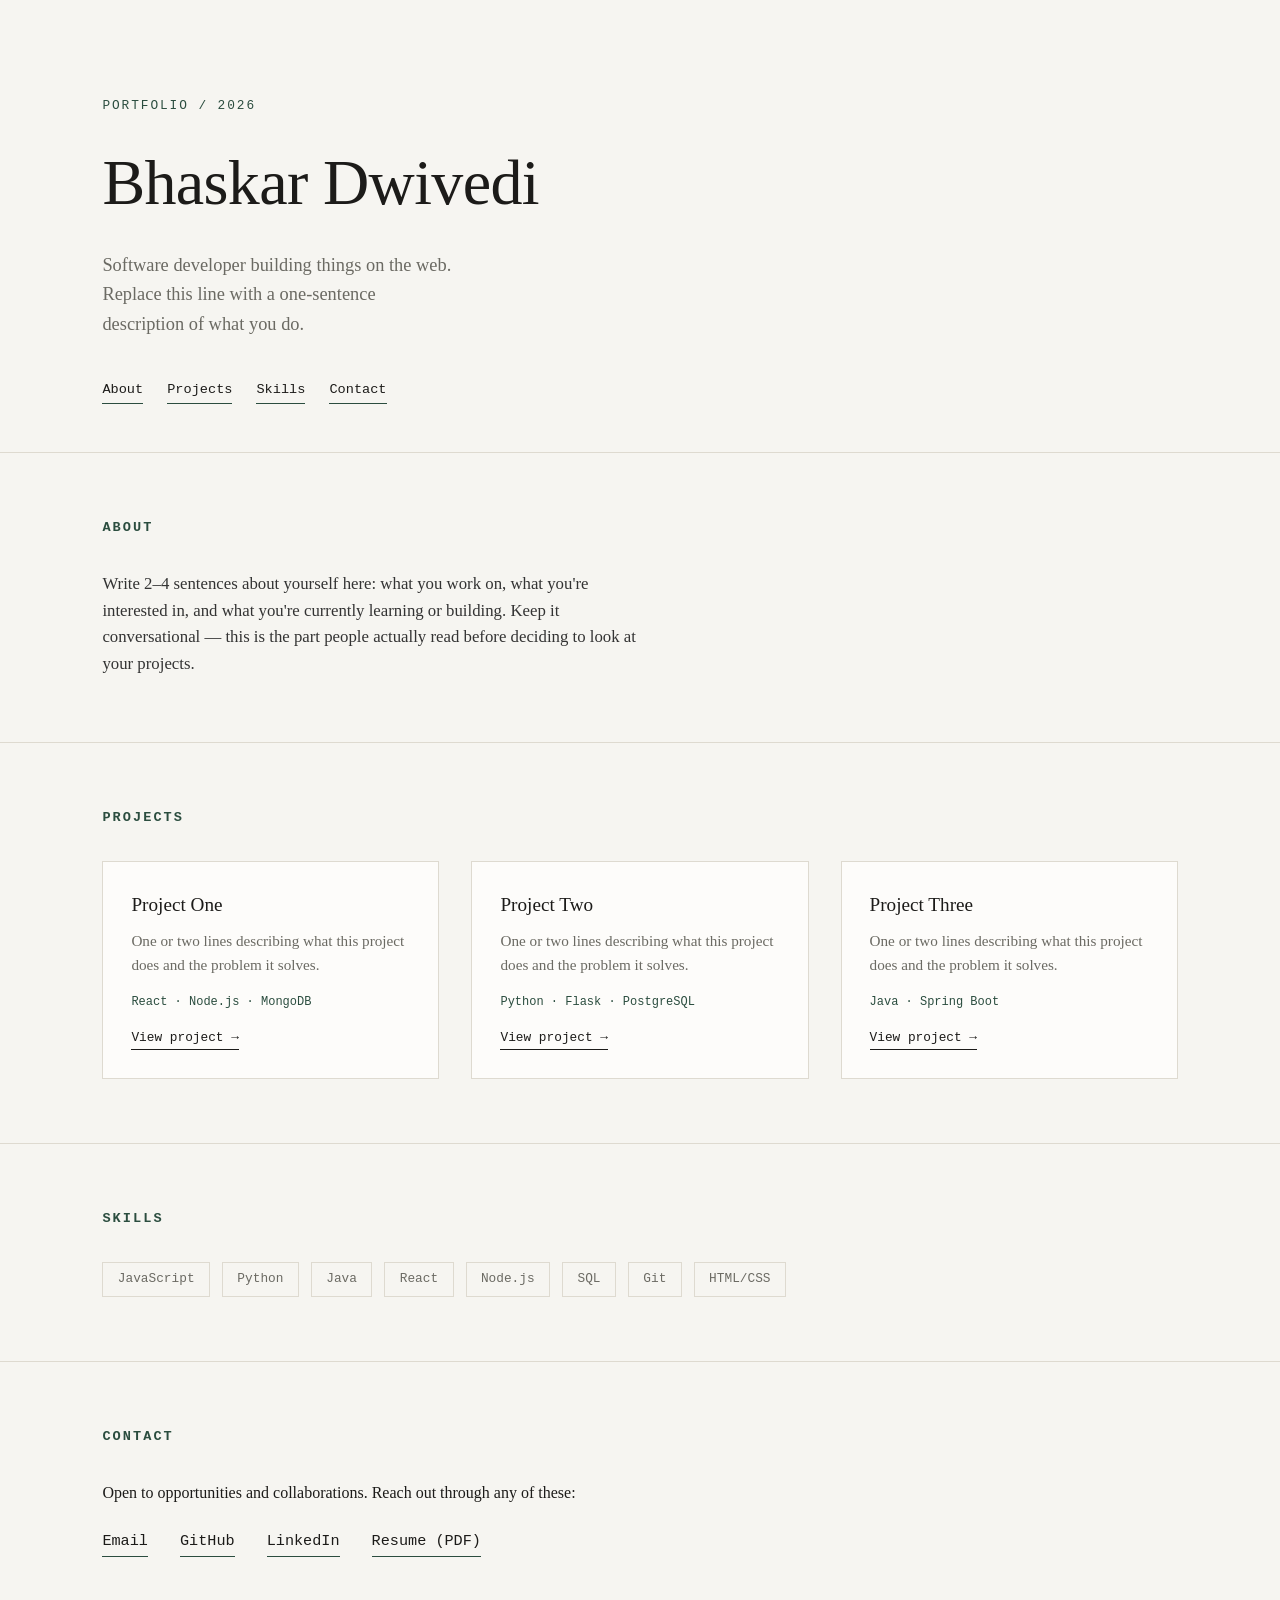
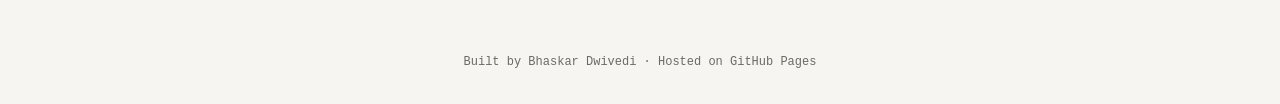
==== index.html @ a65cccf3 "Add initial portfolio HTML structure" ====
<!DOCTYPE html>
<html lang="en">
<head>
<meta charset="UTF-8">
<meta name="viewport" content="width=device-width, initial-scale=1.0">
<title>Bhaskar Dwivedi — Portfolio</title>
<style>
  :root{
    --paper:#f6f5f1;
    --ink:#1c1b19;
    --accent:#2b4d3f;
    --muted:#6b6a63;
    --line:#dedad0;
  }
  *{box-sizing:border-box; margin:0; padding:0;}
  body{
    background:var(--paper);
    color:var(--ink);
    font-family:'Georgia', 'Times New Roman', serif;
    line-height:1.6;
  }
  code, .mono{
    font-family:'Courier New', monospace;
  }
  header{
    padding:6rem 8vw 3rem;
    border-bottom:1px solid var(--line);
  }
  .eyebrow{
    font-family:'Courier New', monospace;
    font-size:0.8rem;
    letter-spacing:0.15em;
    text-transform:uppercase;
    color:var(--accent);
    margin-bottom:1rem;
  }
  h1{
    font-size:clamp(2.2rem, 6vw, 4rem);
    font-weight:400;
    letter-spacing:-0.01em;
  }
  .tagline{
    margin-top:1rem;
    font-size:1.15rem;
    color:var(--muted);
    max-width:38ch;
  }
  nav{
    margin-top:2.5rem;
    display:flex;
    gap:1.5rem;
    font-family:'Courier New', monospace;
    font-size:0.85rem;
  }
  nav a{
    color:var(--ink);
    text-decoration:none;
    border-bottom:1px solid var(--accent);
    padding-bottom:2px;
  }
  nav a:hover{ color:var(--accent); }

  section{
    padding:4rem 8vw;
    border-bottom:1px solid var(--line);
  }
  section h2{
    font-family:'Courier New', monospace;
    font-size:0.85rem;
    letter-spacing:0.15em;
    text-transform:uppercase;
    color:var(--accent);
    margin-bottom:2rem;
  }
  #about p{
    max-width:65ch;
    font-size:1.05rem;
    color:#333;
  }

  .projects{
    display:grid;
    grid-template-columns:repeat(auto-fit, minmax(280px, 1fr));
    gap:2rem;
  }
  .card{
    border:1px solid var(--line);
    padding:1.75rem;
    background:#fdfcfa;
    transition:border-color 0.2s ease, transform 0.2s ease;
  }
  .card:hover{
    border-color:var(--accent);
    transform:translateY(-2px);
  }
  .card h3{
    font-size:1.2rem;
    font-weight:400;
    margin-bottom:0.5rem;
  }
  .card p{
    color:var(--muted);
    font-size:0.95rem;
    margin-bottom:1rem;
  }
  .card .stack{
    font-family:'Courier New', monospace;
    font-size:0.75rem;
    color:var(--accent);
  }
  .card a{
    display:inline-block;
    margin-top:1rem;
    font-family:'Courier New', monospace;
    font-size:0.8rem;
    color:var(--ink);
    text-decoration:none;
    border-bottom:1px solid var(--ink);
  }

  .skills-list{
    display:flex;
    flex-wrap:wrap;
    gap:0.75rem;
  }
  .skills-list span{
    font-family:'Courier New', monospace;
    font-size:0.8rem;
    padding:0.4rem 0.9rem;
    border:1px solid var(--line);
    color:var(--muted);
  }

  #contact{
    border-bottom:none;
  }
  .contact-links{
    display:flex;
    flex-wrap:wrap;
    gap:2rem;
    margin-top:1.5rem;
  }
  .contact-links a{
    font-family:'Courier New', monospace;
    color:var(--ink);
    text-decoration:none;
    font-size:0.95rem;
    border-bottom:1px solid var(--accent);
    padding-bottom:2px;
  }

  footer{
    padding:2rem 8vw;
    font-family:'Courier New', monospace;
    font-size:0.75rem;
    color:var(--muted);
    text-align:center;
  }

  @media (max-width: 600px){
    header, section{ padding-left:6vw; padding-right:6vw; }
  }
</style>
</head>
<body>

<header>
  <div class="eyebrow">Portfolio / 2026</div>
  <h1>Bhaskar Dwivedi</h1>
  <p class="tagline">Software developer building things on the web. Replace this line with a one-sentence description of what you do.</p>
  <nav>
    <a href="#about">About</a>
    <a href="#projects">Projects</a>
    <a href="#skills">Skills</a>
    <a href="#contact">Contact</a>
  </nav>
</header>

<section id="about">
  <h2>About</h2>
  <p>
    Write 2–4 sentences about yourself here: what you work on, what you're
    interested in, and what you're currently learning or building. Keep it
    conversational — this is the part people actually read before deciding
    to look at your projects.
  </p>
</section>

<section id="projects">
  <h2>Projects</h2>
  <div class="projects">

    <div class="card">
      <h3>Project One</h3>
      <p>One or two lines describing what this project does and the problem it solves.</p>
      <div class="stack">React · Node.js · MongoDB</div>
      <a href="#" target="_blank">View project →</a>
    </div>

    <div class="card">
      <h3>Project Two</h3>
      <p>One or two lines describing what this project does and the problem it solves.</p>
      <div class="stack">Python · Flask · PostgreSQL</div>
      <a href="#" target="_blank">View project →</a>
    </div>

    <div class="card">
      <h3>Project Three</h3>
      <p>One or two lines describing what this project does and the problem it solves.</p>
      <div class="stack">Java · Spring Boot</div>
      <a href="#" target="_blank">View project →</a>
    </div>

  </div>
</section>

<section id="skills">
  <h2>Skills</h2>
  <div class="skills-list">
    <span>JavaScript</span>
    <span>Python</span>
    <span>Java</span>
    <span>React</span>
    <span>Node.js</span>
    <span>SQL</span>
    <span>Git</span>
    <span>HTML/CSS</span>
  </div>
</section>

<section id="contact">
  <h2>Contact</h2>
  <p>Open to opportunities and collaborations. Reach out through any of these:</p>
  <div class="contact-links">
    <a href="mailto:your.email@example.com">Email</a>
    <a href="https://github.com/DwivediBhaskar" target="_blank">GitHub</a>
    <a href="https://linkedin.com/in/your-profile" target="_blank">LinkedIn</a>
    <a href="#" target="_blank">Resume (PDF)</a>
  </div>
</section>

<footer>
  Built by Bhaskar Dwivedi · Hosted on GitHub Pages
</footer>

</body>
</html>
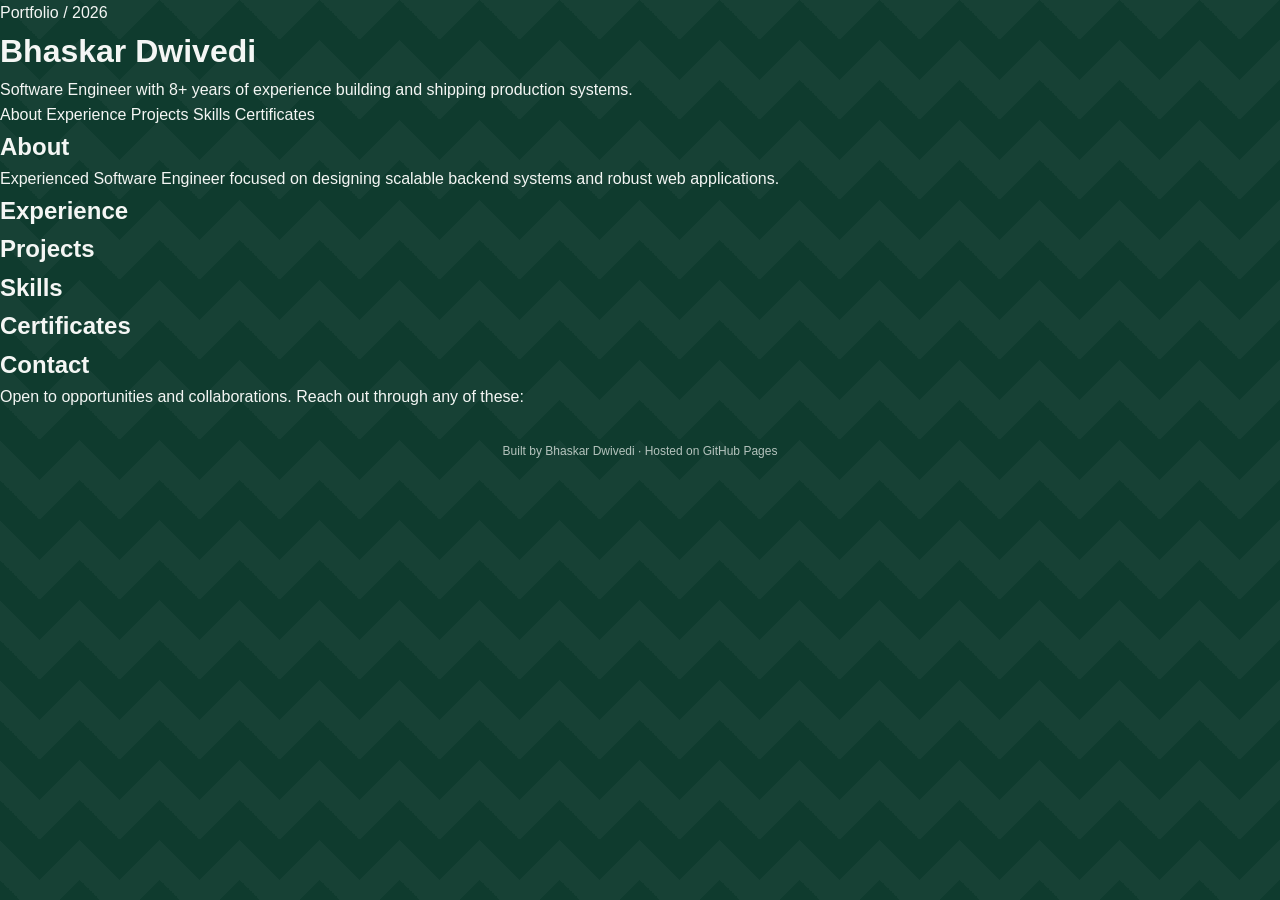
==== commit 08e81ff9: "Refactor index.html structure and content" ====
--- a/index.html
+++ b/index.html
@@ -1,247 +1,63 @@
 <!DOCTYPE html>
 <html lang="en">
 <head>
-<meta charset="UTF-8">
-<meta name="viewport" content="width=device-width, initial-scale=1.0">
-<title>Bhaskar Dwivedi — Portfolio</title>
-<style>
-  :root{
-    --paper:#f6f5f1;
-    --ink:#1c1b19;
-    --accent:#2b4d3f;
-    --muted:#6b6a63;
-    --line:#dedad0;
-  }
-  *{box-sizing:border-box; margin:0; padding:0;}
-  body{
-    background:var(--paper);
-    color:var(--ink);
-    font-family:'Georgia', 'Times New Roman', serif;
-    line-height:1.6;
-  }
-  code, .mono{
-    font-family:'Courier New', monospace;
-  }
-  header{
-    padding:6rem 8vw 3rem;
-    border-bottom:1px solid var(--line);
-  }
-  .eyebrow{
-    font-family:'Courier New', monospace;
-    font-size:0.8rem;
-    letter-spacing:0.15em;
-    text-transform:uppercase;
-    color:var(--accent);
-    margin-bottom:1rem;
-  }
-  h1{
-    font-size:clamp(2.2rem, 6vw, 4rem);
-    font-weight:400;
-    letter-spacing:-0.01em;
-  }
-  .tagline{
-    margin-top:1rem;
-    font-size:1.15rem;
-    color:var(--muted);
-    max-width:38ch;
-  }
-  nav{
-    margin-top:2.5rem;
-    display:flex;
-    gap:1.5rem;
-    font-family:'Courier New', monospace;
-    font-size:0.85rem;
-  }
-  nav a{
-    color:var(--ink);
-    text-decoration:none;
-    border-bottom:1px solid var(--accent);
-    padding-bottom:2px;
-  }
-  nav a:hover{ color:var(--accent); }
-
-  section{
-    padding:4rem 8vw;
-    border-bottom:1px solid var(--line);
-  }
-  section h2{
-    font-family:'Courier New', monospace;
-    font-size:0.85rem;
-    letter-spacing:0.15em;
-    text-transform:uppercase;
-    color:var(--accent);
-    margin-bottom:2rem;
-  }
-  #about p{
-    max-width:65ch;
-    font-size:1.05rem;
-    color:#333;
-  }
-
-  .projects{
-    display:grid;
-    grid-template-columns:repeat(auto-fit, minmax(280px, 1fr));
-    gap:2rem;
-  }
-  .card{
-    border:1px solid var(--line);
-    padding:1.75rem;
-    background:#fdfcfa;
-    transition:border-color 0.2s ease, transform 0.2s ease;
-  }
-  .card:hover{
-    border-color:var(--accent);
-    transform:translateY(-2px);
-  }
-  .card h3{
-    font-size:1.2rem;
-    font-weight:400;
-    margin-bottom:0.5rem;
-  }
-  .card p{
-    color:var(--muted);
-    font-size:0.95rem;
-    margin-bottom:1rem;
-  }
-  .card .stack{
-    font-family:'Courier New', monospace;
-    font-size:0.75rem;
-    color:var(--accent);
-  }
-  .card a{
-    display:inline-block;
-    margin-top:1rem;
-    font-family:'Courier New', monospace;
-    font-size:0.8rem;
-    color:var(--ink);
-    text-decoration:none;
-    border-bottom:1px solid var(--ink);
-  }
-
-  .skills-list{
-    display:flex;
-    flex-wrap:wrap;
-    gap:0.75rem;
-  }
-  .skills-list span{
-    font-family:'Courier New', monospace;
-    font-size:0.8rem;
-    padding:0.4rem 0.9rem;
-    border:1px solid var(--line);
-    color:var(--muted);
-  }
-
-  #contact{
-    border-bottom:none;
-  }
-  .contact-links{
-    display:flex;
-    flex-wrap:wrap;
-    gap:2rem;
-    margin-top:1.5rem;
-  }
-  .contact-links a{
-    font-family:'Courier New', monospace;
-    color:var(--ink);
-    text-decoration:none;
-    font-size:0.95rem;
-    border-bottom:1px solid var(--accent);
-    padding-bottom:2px;
-  }
-
-  footer{
-    padding:2rem 8vw;
-    font-family:'Courier New', monospace;
-    font-size:0.75rem;
-    color:var(--muted);
-    text-align:center;
-  }
-
-  @media (max-width: 600px){
-    header, section{ padding-left:6vw; padding-right:6vw; }
-  }
-</style>
+  <meta charset="UTF-8">
+  <meta name="viewport" content="width=device-width, initial-scale=1.0">
+  <title>Bhaskar Dwivedi — Portfolio</title>
+  <link rel="stylesheet" href="./css/style.css">
 </head>
 <body>
 
 <header>
   <div class="eyebrow">Portfolio / 2026</div>
-  <h1>Bhaskar Dwivedi</h1>
-  <p class="tagline">Software developer building things on the web. Replace this line with a one-sentence description of what you do.</p>
+  <h1 id="user-name">Bhaskar Dwivedi</h1>
+  <p class="tagline" id="user-tagline">Software Engineer with 8+ years of experience building and shipping production systems.</p>
   <nav>
-    <a href="#about">About</a>
+    <a href="#about" class="active">About</a>
+    <a href="#experience">Experience</a>
     <a href="#projects">Projects</a>
     <a href="#skills">Skills</a>
-    <a href="#contact">Contact</a>
+    <a href="#certificates">Certificates</a>
   </nav>
 </header>
 
 <section id="about">
   <h2>About</h2>
-  <p>
-    Write 2–4 sentences about yourself here: what you work on, what you're
-    interested in, and what you're currently learning or building. Keep it
-    conversational — this is the part people actually read before deciding
-    to look at your projects.
+  <p id="about-text">
+    Experienced Software Engineer focused on designing scalable backend systems and robust web applications.
   </p>
+</section>
+
+<section id="experience">
+  <h2>Experience</h2>
+  <div class="timeline" id="experience-container"></div>
 </section>
 
 <section id="projects">
   <h2>Projects</h2>
-  <div class="projects">
-
-    <div class="card">
-      <h3>Project One</h3>
-      <p>One or two lines describing what this project does and the problem it solves.</p>
-      <div class="stack">React · Node.js · MongoDB</div>
-      <a href="#" target="_blank">View project →</a>
-    </div>
-
-    <div class="card">
-      <h3>Project Two</h3>
-      <p>One or two lines describing what this project does and the problem it solves.</p>
-      <div class="stack">Python · Flask · PostgreSQL</div>
-      <a href="#" target="_blank">View project →</a>
-    </div>
-
-    <div class="card">
-      <h3>Project Three</h3>
-      <p>One or two lines describing what this project does and the problem it solves.</p>
-      <div class="stack">Java · Spring Boot</div>
-      <a href="#" target="_blank">View project →</a>
-    </div>
-
-  </div>
+  <div class="projects" id="projects-container"></div>
 </section>
 
 <section id="skills">
   <h2>Skills</h2>
-  <div class="skills-list">
-    <span>JavaScript</span>
-    <span>Python</span>
-    <span>Java</span>
-    <span>React</span>
-    <span>Node.js</span>
-    <span>SQL</span>
-    <span>Git</span>
-    <span>HTML/CSS</span>
-  </div>
+  <div id="skills-container"></div>
+</section>
+
+<section id="certificates">
+  <h2>Certificates</h2>
+  <ul class="cert-list" id="certificates-container"></ul>
 </section>
 
 <section id="contact">
   <h2>Contact</h2>
   <p>Open to opportunities and collaborations. Reach out through any of these:</p>
-  <div class="contact-links">
-    <a href="mailto:your.email@example.com">Email</a>
-    <a href="https://github.com/DwivediBhaskar" target="_blank">GitHub</a>
-    <a href="https://linkedin.com/in/your-profile" target="_blank">LinkedIn</a>
-    <a href="#" target="_blank">Resume (PDF)</a>
-  </div>
+  <div class="contact-links" id="contact-container"></div>
 </section>
 
 <footer>
-  Built by Bhaskar Dwivedi · Hosted on GitHub Pages
+  Built by <span id="footer-name">Bhaskar Dwivedi</span> · Hosted on GitHub Pages
 </footer>
 
+<script src="./js/data.js"></script>
 </body>
 </html>
--- a/css/style.css
+++ b/css/style.css
@@ -0,0 +1,258 @@
+:root{
+  --bg:#0f3b2e;
+  --bg-deep:#0b2e24;
+  --panel:#123f31;
+  --accent:#e8b84b;
+  --accent-soft:rgba(232,184,75,0.15);
+  --text:#f4f6f4;
+  --text-muted:rgba(244,246,244,0.72);
+  --line:rgba(255,255,255,0.12);
+}
+*{box-sizing:border-box; margin:0; padding:0;}
+body{
+  background:var(--bg);
+  background-image:
+    linear-gradient(135deg, rgba(255,255,255,0.03) 25%, transparent 25%),
+    linear-gradient(225deg, rgba(255,255,255,0.03) 25%, transparent 25%),
+    linear-gradient(45deg, rgba(255,255,255,0.03) 25%, transparent 25%),
+    linear-gradient(315deg, rgba(255,255,255,0.03) 25%, var(--bg) 25%);
+  background-position: 40px 0, 40px 0, 0 0, 0 0;
+  background-size: 80px 80px;
+  background-repeat: repeat;
+  color:var(--text);
+  font-family:'Segoe UI', Helvetica, Arial, sans-serif;
+  line-height:1.6;
+  min-height:100vh;
+}
+a{ color:inherit; text-decoration:none; }
+.layout{
+  display:flex;
+  min-height:100vh;
+}
+
+/* ---------- Sidebar ---------- */
+.sidebar{
+  width:300px;
+  flex-shrink:0;
+  background:var(--bg-deep);
+  padding:3rem 2rem;
+  text-align:center;
+  border-right:1px solid var(--line);
+}
+.avatar{
+  width:110px;
+  height:110px;
+  border-radius:50%;
+  margin:0 auto 1.2rem;
+  background:linear-gradient(135deg, var(--accent), #c98f2b);
+  display:flex;
+  align-items:center;
+  justify-content:center;
+  font-size:2rem;
+  font-weight:700;
+  color:var(--bg-deep);
+  border:3px solid var(--accent-soft);
+}
+.sidebar h1{
+  font-size:1.2rem;
+  font-weight:700;
+  margin-bottom:0.2rem;
+}
+.sidebar .role{
+  font-size:0.9rem;
+  color:var(--accent);
+  font-weight:600;
+  margin-top:0.5rem;
+}
+.sidebar .company{
+  font-size:0.85rem;
+  color:var(--text-muted);
+  margin-bottom:1.5rem;
+}
+.cv-btn{
+  display:inline-block;
+  margin:1rem 0 1.5rem;
+  padding:0.6rem 1.3rem;
+  background:var(--accent-soft);
+  border:1px solid var(--accent);
+  color:var(--accent);
+  border-radius:6px;
+  font-size:0.85rem;
+  font-weight:600;
+  transition:background 0.2s ease;
+}
+.cv-btn:hover{ background:var(--accent); color:var(--bg-deep); }
+
+.socials{
+  display:flex;
+  justify-content:center;
+  flex-wrap:wrap;
+  gap:0.6rem;
+  margin-bottom:2rem;
+}
+.socials a{
+  width:34px;
+  height:34px;
+  border-radius:50%;
+  border:1px solid var(--line);
+  display:flex;
+  align-items:center;
+  justify-content:center;
+  font-size:0.85rem;
+  color:var(--text);
+  transition:border-color 0.2s ease, color 0.2s ease;
+}
+.socials a:hover{ border-color:var(--accent); color:var(--accent); }
+
+.sidebar nav{
+  display:flex;
+  flex-direction:column;
+  gap:0.6rem;
+  text-align:left;
+  border-top:1px solid var(--line);
+  padding-top:1.5rem;
+  margin-top:1rem;
+}
+.sidebar nav a{
+  font-size:0.9rem;
+  color:var(--text-muted);
+  padding:0.4rem 0.6rem;
+  border-radius:6px;
+}
+.sidebar nav a:hover, .sidebar nav a.active{
+  background:var(--accent-soft);
+  color:var(--accent);
+}
+
+/* ---------- Main content ---------- */
+main{
+  flex:1;
+  padding:3.5rem 4vw;
+  min-width:0;
+}
+main h2{
+  font-size:1.7rem;
+  font-weight:700;
+  margin-bottom:1.2rem;
+}
+main > p.intro{
+  color:var(--text-muted);
+  max-width:70ch;
+  margin-bottom:2rem;
+  font-size:1.02rem;
+}
+
+.panel{
+  background:var(--panel);
+  border:1px solid var(--line);
+  border-radius:10px;
+  padding:1.8rem;
+  margin-bottom:2rem;
+}
+.panel h3{
+  font-size:1.05rem;
+  font-weight:700;
+  margin-bottom:1rem;
+  display:flex;
+  align-items:center;
+  gap:0.5rem;
+}
+
+/* two-column info grid (interests / education style) */
+.info-grid{
+  display:grid;
+  grid-template-columns:1fr 1fr;
+  gap:1.5rem;
+}
+.info-grid ul{ list-style:none; }
+.info-grid li{
+  padding:0.5rem 0;
+  border-bottom:1px solid var(--line);
+  color:var(--text-muted);
+  font-size:0.95rem;
+}
+.info-grid li:last-child{ border-bottom:none; }
+.info-grid li .sub{
+  display:block;
+  font-size:0.8rem;
+  color:var(--text-muted);
+  opacity:0.7;
+}
+@media (max-width:700px){
+  .info-grid{ grid-template-columns:1fr; }
+}
+
+/* Experience timeline */
+.timeline{ display:flex; flex-direction:column; gap:1.5rem; }
+.job{
+  background:var(--panel);
+  border:1px solid var(--line);
+  border-left:3px solid var(--accent);
+  border-radius:8px;
+  padding:1.5rem 1.8rem;
+}
+.job .period{
+  font-size:0.8rem;
+  color:var(--accent);
+  font-weight:600;
+  margin-bottom:0.3rem;
+}
+.job h3{ font-size:1.15rem; font-weight:700; margin-bottom:0.2rem; }
+.job .company-name{
+  font-size:0.85rem;
+  color:var(--text-muted);
+  margin-bottom:0.9rem;
+}
+.job ul{ padding-left:1.2rem; color:var(--text-muted); font-size:0.95rem; }
+.job li{ margin-bottom:0.4rem; }
+
+/* Projects grid */
+.projects{
+  display:grid;
+  grid-template-columns:repeat(auto-fit, minmax(260px, 1fr));
+  gap:1.5rem;
+}
+.card{
+  background:var(--panel);
+  border:1px solid var(--line);
+  border-radius:10px;
+  padding:1.6rem;
+  transition:border-color 0.2s ease, transform 0.2s ease;
+}
+.card:hover{ border-color:var(--accent); transform:translateY(-3px); }
+.card h3{ font-size:1.1rem; font-weight:700; margin-bottom:0.5rem; }
+.card p{ color:var(--text-muted); font-size:0.92rem; margin-bottom:1rem; }
+.card .stack{ font-size:0.75rem; color:var(--accent); margin-bottom:0.8rem; }
+.card a{ font-size:0.85rem; color:var(--accent); font-weight:600; }
+
+/* Skills */
+.skills-group{ margin-bottom:2rem; }
+.skills-group h3{
+  font-size:0.85rem;
+  text-transform:uppercase;
+  letter-spacing:0.06em;
+  color:var(--text-muted);
+  margin-bottom:0.9rem;
+}
+.skills-list{ display:flex; flex-wrap:wrap; gap:0.7rem; }
+.skills-list span{
+  font-size:0.82rem;
+  padding:0.45rem 1rem;
+  background:var(--panel);
+  border:1px solid var(--line);
+  border-radius:20px;
+  color:var(--text);
+}
+
+footer{
+  padding:2rem 4vw;
+  font-size:0.75rem;
+  color:var(--text-muted);
+  text-align:center;
+}
+
+@media (max-width:820px){
+  .layout{ flex-direction:column; }
+  .sidebar{ width:100%; border-right:none; border-bottom:1px solid var(--line); }
+  .sidebar nav{ flex-direction:row; flex-wrap:wrap; justify-content:center; }
+}
